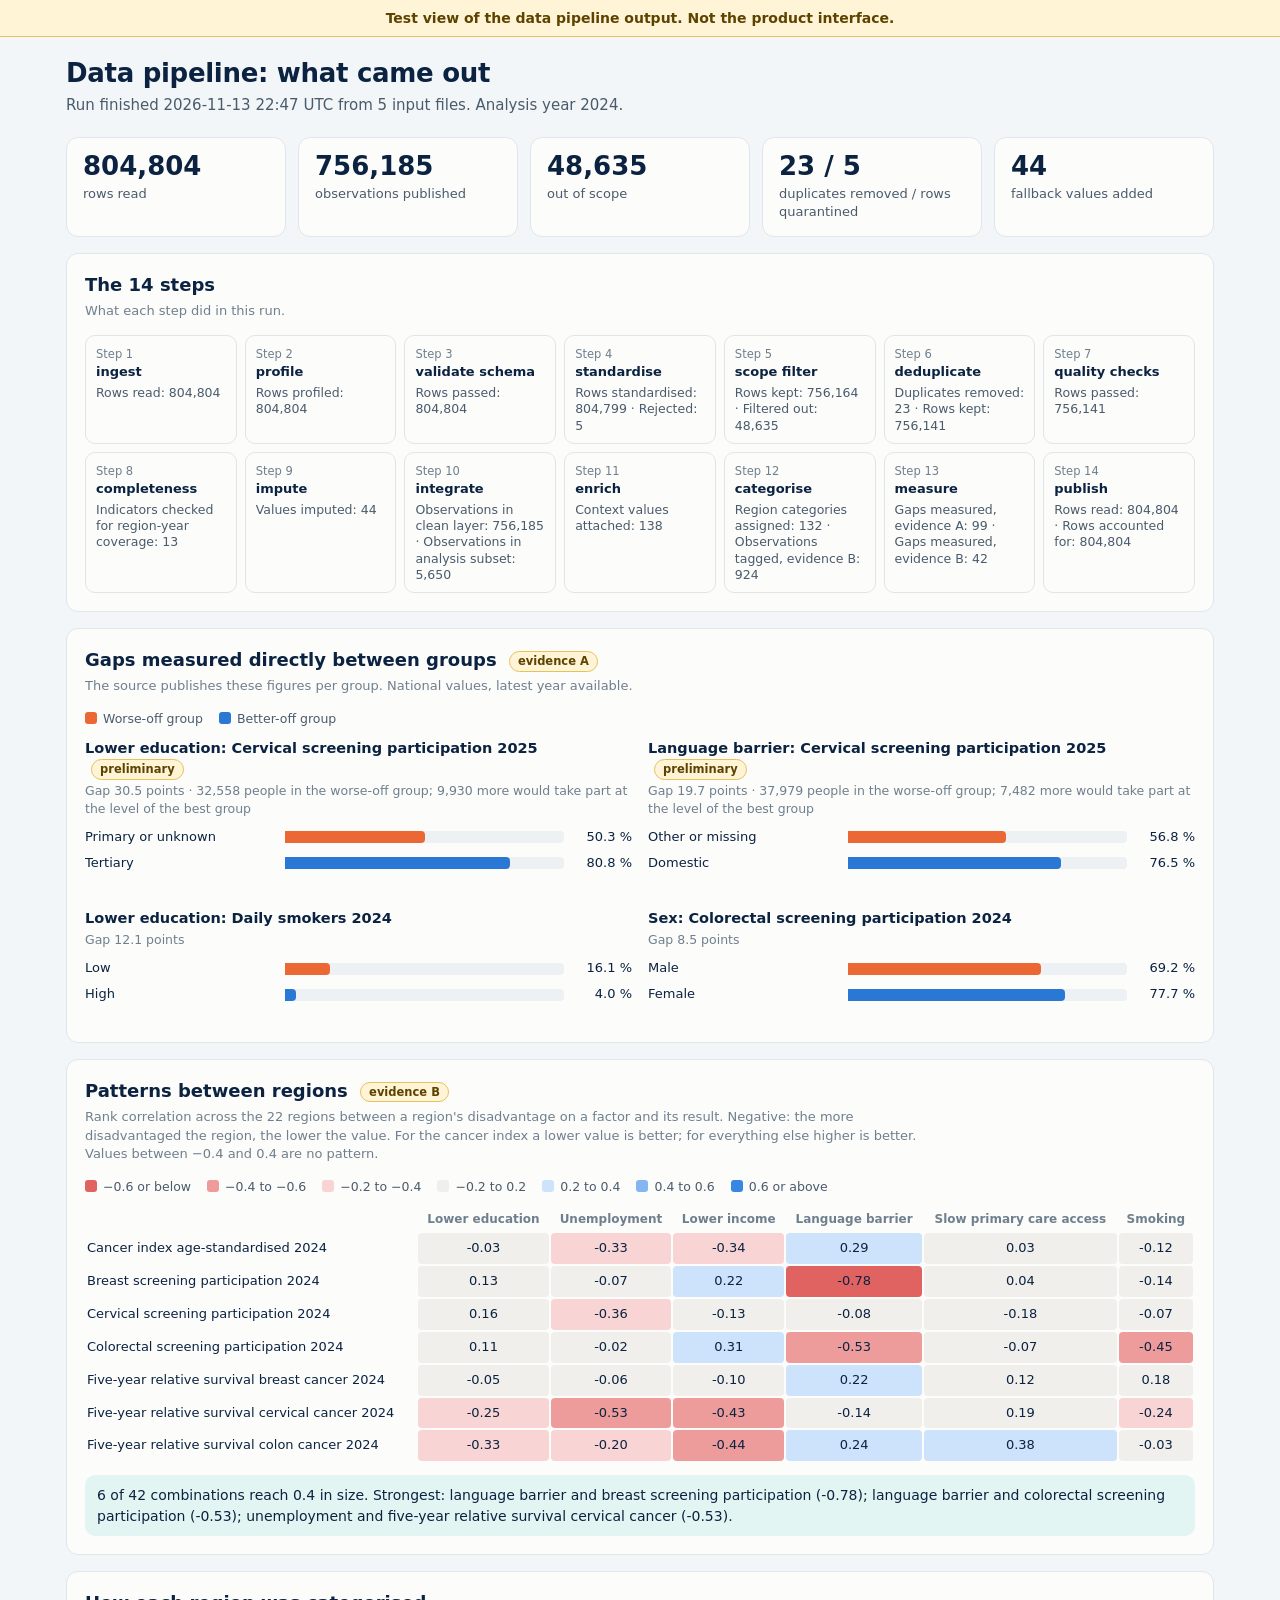
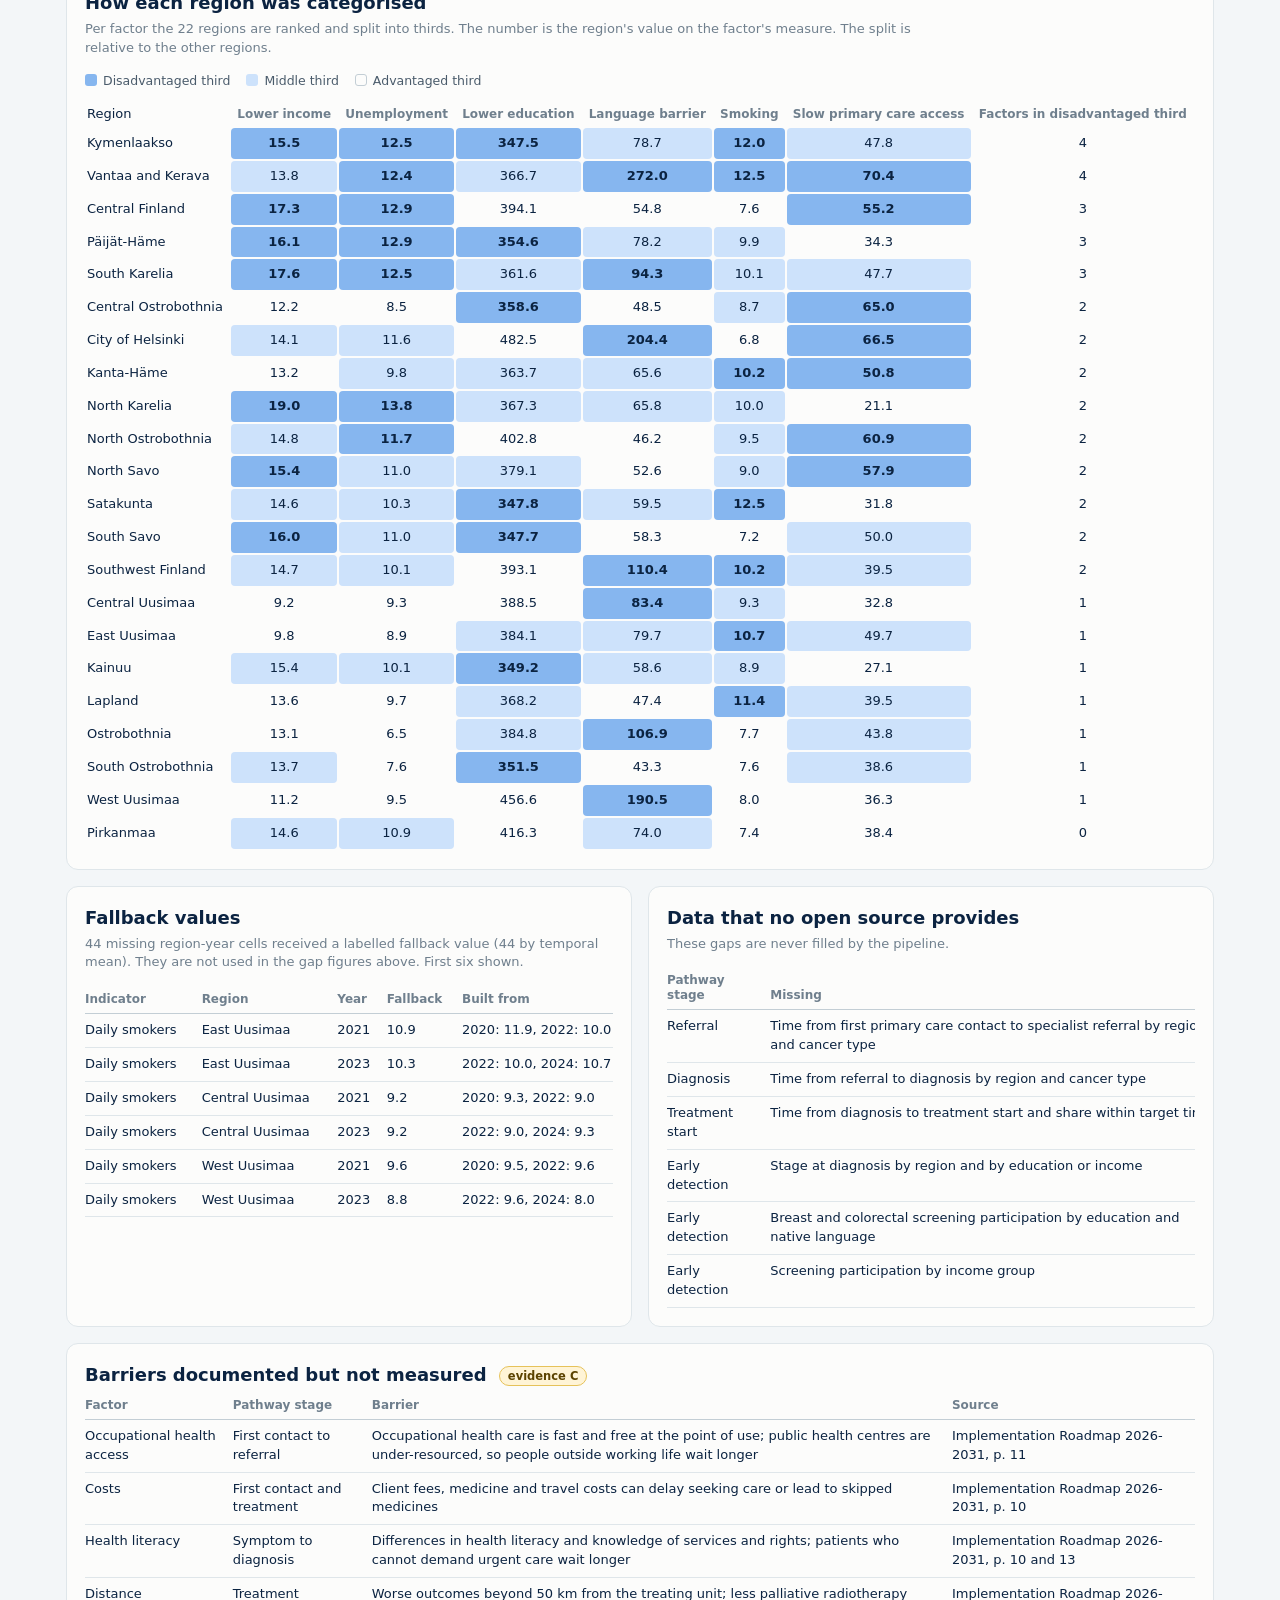
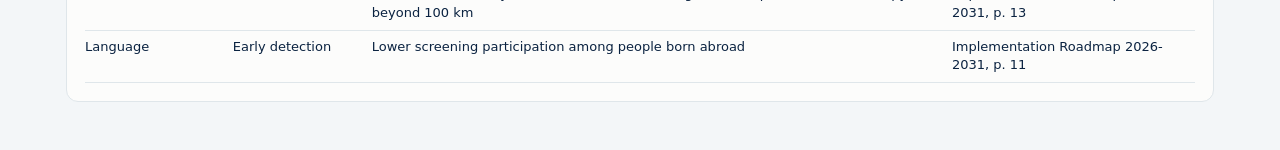
==== pipeline/test_visualisation.html @ 996e5788 "Add data pipeline prototype with equity-factor categorisation - pipeline/run_pipeline.py runs 14 ste" ====
<!doctype html>
<html lang="en">
<head>
<meta charset="utf-8">
<meta name="viewport" content="width=device-width,initial-scale=1">
<title>Pipeline Test View</title>
<style>
:root{
  color-scheme:light;
  --page:#f3f6f8; --surface:#fcfcfb; --line:#dfe6ea; --line-strong:#c3ced5; --track:#edf1f3;
  --text:#0b2341; --text-2:#4a5b6b; --text-3:#6f7f8d;
  --accent:#047080; --accent-soft:#e2f5f2;
  --s1:#2a78d6; --s2:#eb6834;
  --lvl-mid:#cde2fb; --lvl-low:#86b6ef;
  --neg-1:#f8d5d4; --neg-2:#ee9c9b; --neg-3:#e06261; --pos-1:#cde2fb; --pos-2:#86b6ef; --pos-3:#3987e5; --zero:#f0efec;
  --note-bg:#fff4d6; --note-line:#e6c25a; --note-text:#5c4300;
}
@media (prefers-color-scheme:dark){
  :root:not([data-theme="light"]){
    color-scheme:dark;
    --page:#111312; --surface:#1a1a19; --line:#2e3231; --line-strong:#454a49; --track:#262827;
    --text:#f0efec; --text-2:#c3c2b7; --text-3:#9a9990;
    --accent:#4fc3c9; --accent-soft:#17302f;
    --s1:#3987e5; --s2:#d95926;
    --lvl-mid:#104281; --lvl-low:#1c5cab;
    --neg-1:#4a2322; --neg-2:#7d302f; --neg-3:#b84140; --pos-1:#0d366b; --pos-2:#184f95; --pos-3:#2a78d6; --zero:#383835;
    --note-bg:#3a2f0c; --note-line:#7a6420; --note-text:#f6e3a4;
  }
}
:root[data-theme="dark"]{
  color-scheme:dark;
  --page:#111312; --surface:#1a1a19; --line:#2e3231; --line-strong:#454a49; --track:#262827;
  --text:#f0efec; --text-2:#c3c2b7; --text-3:#9a9990;
  --accent:#4fc3c9; --accent-soft:#17302f;
  --s1:#3987e5; --s2:#d95926;
  --lvl-mid:#104281; --lvl-low:#1c5cab;
  --neg-1:#4a2322; --neg-2:#7d302f; --neg-3:#b84140; --pos-1:#0d366b; --pos-2:#184f95; --pos-3:#2a78d6; --zero:#383835;
  --note-bg:#3a2f0c; --note-line:#7a6420; --note-text:#f6e3a4;
}
*{box-sizing:border-box}
body{margin:0;background:var(--page);color:var(--text);font:15px/1.45 system-ui,-apple-system,"Segoe UI",Arial,sans-serif}
.wrap{max-width:1180px;margin:0 auto;padding:0 16px 48px}
.banner{background:var(--note-bg);border-bottom:1px solid var(--note-line);color:var(--note-text);padding:8px 16px;text-align:center;font-size:14px;font-weight:600}
header{padding:22px 0 4px}
h1{font-size:26px;line-height:1.15;margin:0 0 6px;letter-spacing:-.3px}
header p{margin:0;color:var(--text-2);max-width:780px}
h2{font-size:18px;margin:0 0 4px}
.sub{color:var(--text-3);font-size:13px;margin:0 0 14px;max-width:860px}
section{margin-top:16px}
.card,.tile{background:var(--surface);border:1px solid var(--line);border-radius:12px}
.card{padding:18px}
.tiles{display:grid;grid-template-columns:repeat(5,1fr);gap:12px;margin-top:16px}
.tile{padding:14px 16px}
.tile b{display:block;font-size:26px;line-height:1.1;font-variant-numeric:tabular-nums}
.tile span{display:block;font-size:13px;color:var(--text-2);margin-top:4px}
.two{display:grid;grid-template-columns:minmax(0,1fr) minmax(0,1fr);gap:16px}
.two>*{min-width:0}
.steps{display:grid;grid-template-columns:repeat(7,1fr);gap:8px}
.step{border:1px solid var(--line);border-radius:10px;padding:9px 10px;font-size:12.5px;min-width:0}
.step b{display:block;font-size:13px;overflow-wrap:anywhere}
.step i{font-style:normal;color:var(--text-3);font-size:11.5px}
.step span{display:block;color:var(--text-2);margin-top:3px;line-height:1.3}
.pair{margin:0 0 16px}
.pair h3{font-size:14.5px;margin:0 0 2px}
.pair p{font-size:12.5px;color:var(--text-3);margin:0 0 6px}
.row{display:grid;grid-template-columns:minmax(110px,190px) 1fr 58px;align-items:center;gap:10px;min-height:26px}
.row .lab{font-size:13px;white-space:nowrap;overflow:hidden;text-overflow:ellipsis}
.row .val{font-size:13px;font-variant-numeric:tabular-nums;text-align:right}
.track{position:relative;height:26px}
.bartrack{position:absolute;left:0;right:0;top:7px;height:12px;border-radius:4px;background:var(--track)}
.bar{position:absolute;left:0;top:7px;height:12px;border-radius:0 4px 4px 0;background:var(--s1)}
.bar.worse{background:var(--s2)}
.legend{display:flex;flex-wrap:wrap;gap:6px 16px;font-size:12.5px;color:var(--text-2);margin:0 0 10px}
.legend i{display:inline-block;width:12px;height:12px;border-radius:3px;vertical-align:-1px;margin-right:6px}
.tag{display:inline-block;font-size:11.5px;font-weight:600;padding:1px 8px;border-radius:999px;background:var(--note-bg);color:var(--note-text);border:1px solid var(--note-line);margin-left:6px;vertical-align:1px}
.scroll{overflow-x:auto}
table{width:100%;border-collapse:separate;border-spacing:2px;font-size:13px}
th{font-size:12px;color:var(--text-3);font-weight:600;padding:4px 6px;text-align:center;vertical-align:bottom;line-height:1.25}
th.l,td.l{text-align:left;white-space:nowrap;padding-left:0;color:var(--text);font-weight:500;font-size:13px}
td{padding:6px;text-align:center;border-radius:4px;font-variant-numeric:tabular-nums}
td.m{background:var(--zero)} td.n1{background:var(--neg-1)} td.n2{background:var(--neg-2)} td.n3{background:var(--neg-3)}
td.p1{background:var(--pos-1)} td.p2{background:var(--pos-2)} td.p3{background:var(--pos-3)}
td.mid{background:var(--lvl-mid)} td.dis{background:var(--lvl-low);font-weight:700}
table.plain{border-spacing:0;min-width:560px}
table.plain th{text-align:left;border-bottom:1px solid var(--line-strong);padding:6px 10px 6px 0}
table.plain td{text-align:left;border-bottom:1px solid var(--line);border-radius:0;padding:7px 10px 7px 0;vertical-align:top}
.finding{font-size:14px;margin:12px 0 0;padding:10px 12px;border-radius:10px;background:var(--accent-soft)}
.tip{position:fixed;z-index:10;pointer-events:none;background:var(--text);color:var(--surface);padding:7px 10px;border-radius:8px;font-size:12.5px;line-height:1.4;max-width:300px;display:none;white-space:pre-line}
@media (max-width:900px){.tiles{grid-template-columns:repeat(2,1fr)}.two{grid-template-columns:minmax(0,1fr)}.steps{grid-template-columns:repeat(2,1fr)}}
</style>
</head>
<body>
<div class="banner">Test view of the data pipeline output. Not the product interface.</div>
<div class="wrap">
  <header>
    <h1>Data pipeline: what came out</h1>
    <p id="runinfo"></p>
  </header>

  <div class="tiles" id="tiles"></div>

  <section class="card">
    <h2>The 14 steps</h2>
    <p class="sub">What each step did in this run.</p>
    <div class="steps" id="steps"></div>
  </section>

  <section class="card">
    <h2>Gaps measured directly between groups <span class="tag">evidence A</span></h2>
    <p class="sub">The source publishes these figures per group. National values, latest year available.</p>
    <div class="legend"><span><i style="background:var(--s2)"></i>Worse-off group</span><span><i style="background:var(--s1)"></i>Better-off group</span></div>
    <div class="two" id="pairs"></div>
  </section>

  <section class="card">
    <h2>Patterns between regions <span class="tag">evidence B</span></h2>
    <p class="sub">Rank correlation across the 22 regions between a region's disadvantage on a factor and its result. Negative: the more disadvantaged the region, the lower the value. For the cancer index a lower value is better; for everything else higher is better. Values between −0.4 and 0.4 are no pattern.</p>
    <div class="legend">
      <span><i style="background:var(--neg-3)"></i>−0.6 or below</span><span><i style="background:var(--neg-2)"></i>−0.4 to −0.6</span><span><i style="background:var(--neg-1)"></i>−0.2 to −0.4</span>
      <span><i style="background:var(--zero)"></i>−0.2 to 0.2</span>
      <span><i style="background:var(--pos-1)"></i>0.2 to 0.4</span><span><i style="background:var(--pos-2)"></i>0.4 to 0.6</span><span><i style="background:var(--pos-3)"></i>0.6 or above</span>
    </div>
    <div class="scroll"><table id="matrix"></table></div>
    <p class="finding" id="matrixFinding"></p>
  </section>

  <section class="card">
    <h2>How each region was categorised</h2>
    <p class="sub">Per factor the 22 regions are ranked and split into thirds. The number is the region's value on the factor's measure. The split is relative to the other regions.</p>
    <div class="legend"><span><i style="background:var(--lvl-low)"></i>Disadvantaged third</span><span><i style="background:var(--lvl-mid)"></i>Middle third</span><span><i style="border:1px solid var(--line-strong)"></i>Advantaged third</span></div>
    <div class="scroll"><table id="regions"></table></div>
  </section>

  <section class="two">
    <div class="card">
      <h2>Fallback values</h2>
      <p class="sub" id="impSub"></p>
      <div class="scroll"><table class="plain" id="imputed"></table></div>
    </div>
    <div class="card">
      <h2>Data that no open source provides</h2>
      <p class="sub">These gaps are never filled by the pipeline.</p>
      <div class="scroll"><table class="plain" id="gaps"></table></div>
    </div>
  </section>

  <section class="card">
    <h2>Barriers documented but not measured <span class="tag">evidence C</span></h2>
    <div class="scroll"><table class="plain" id="barriers"></table></div>
  </section>
</div>
<div class="tip" id="tip"></div>

<script src="output/pipeline-data.js"></script>
<script>
(function(){
const P=window.PIPELINE;
if(!P){document.querySelector('.wrap').innerHTML='<p style="padding:24px 0">No pipeline output found. Run <code>python3 pipeline/run_pipeline.py</code> first.</p>';return;}
const el=(tag,attrs,...kids)=>{const e=document.createElement(tag);
  for(const k in attrs||{}){if(k==='class')e.className=attrs[k];else if(k==='style')e.style.cssText=attrs[k];else e.setAttribute(k,attrs[k]);}
  kids.flat().forEach(c=>{if(c!=null)e.append(c);});return e;};
const int=v=>Number(v).toLocaleString('en-GB');
const words=s=>String(s).replace(/_/g,' ');
const cap=s=>{s=words(s);return s[0].toUpperCase()+s.slice(1);};
const tip=document.getElementById('tip');
const hover=(node,text)=>{node.addEventListener('mousemove',e=>{tip.textContent=text;tip.style.display='block';
  tip.style.left=Math.min(e.clientX+14,window.innerWidth-310)+'px';tip.style.top=(e.clientY+16)+'px';});
  node.addEventListener('mouseleave',()=>tip.style.display='none');};
const FACTOR={income:'Lower income',employment:'Unemployment',education:'Lower education',language:'Language barrier',
  smoking:'Smoking',primary_care_access:'Slow primary care access',sex:'Sex'};
const rec=P.lineage.reconciliation,steps=P.lineage.steps;

/* run info and tiles */
document.getElementById('runinfo').textContent='Run finished '+P.lineage.run_finished_utc.replace('T',' ').slice(0,16)+' UTC from '+P.lineage.inputs.length+' input files. Analysis year '+P.lineage.analysis_year+'.';
const tiles=[[int(rec.rows_read),'rows read'],[int(rec.published),'observations published'],[int(rec.filtered_out_of_scope),'out of scope'],
  [int(rec.duplicates_removed)+' / '+int(rec.quarantined),'duplicates removed / rows quarantined'],[int(rec.of_which_imputed),'fallback values added']];
document.getElementById('tiles').replaceChildren(...tiles.map(t=>el('div',{class:'tile'},el('b',{},t[0]),el('span',{},t[1]))));

/* steps */
const first=o=>{const k=Object.keys(o).filter(k=>!k.includes(':'));return k.map(x=>cap(x)+': '+int(o[x])).slice(0,2).join(' · ');};
document.getElementById('steps').replaceChildren(...Object.entries(steps).map(([name,counts])=>{
  const node=el('div',{class:'step'},el('i',{},'Step '+Number(name.slice(0,2))),el('b',{},words(name.slice(3))),el('span',{},first(counts)||'–'));
  hover(node,Object.entries(counts).map(([k,v])=>k+': '+int(v)).join('\n'));return node;}));

/* evidence A: latest national comparison per factor and indicator */
const A={};
P.equity_gaps.filter(g=>g.evidence_type==='A'&&g.region==='Finland').forEach(g=>{const k=g.factor+'|'+g.indicator_key;if(!A[k]||g.year>A[k].year)A[k]=g;});
const unit=g=>g.unit==='percent'?' %':'';
document.getElementById('pairs').replaceChildren(...Object.values(A).sort((a,b)=>b.gap-a.gap).map(g=>{
  const bar=(label,value,cls)=>el('div',{class:'row'},el('div',{class:'lab',title:words(label)},cap(label)),
    el('div',{class:'track'},el('div',{class:'bartrack'}),el('div',{class:'bar '+cls,style:'width:'+Math.min(value,100)+'%'})),
    el('div',{class:'val'},Number(value).toFixed(1)+unit(g)));
  const extra=g.potential_additional!==''?' · '+int(g.people_in_worse_group)+' people in the worse-off group; '+int(g.potential_additional)+' more would take part at the level of the best group':'';
  const node=el('div',{class:'pair'},el('h3',{},(FACTOR[g.factor]||cap(g.factor))+': '+g.indicator_name+' '+g.year,g.status!=='observed'?el('span',{class:'tag'},g.status):null),
    el('p',{},'Gap '+Number(g.gap).toFixed(1)+' points'+extra),bar(g.worse_group,g.worse_value,'worse'),bar(g.better_group,g.better_value,''));
  hover(node,g.note+'\nSource: '+g.source_url);return node;}));

/* evidence B: factor x outcome matrix */
const B=P.equity_gaps.filter(g=>g.evidence_type==='B');
const factors=[...new Set(B.map(g=>g.factor))],outcomes=[...new Set(B.map(g=>g.indicator_key))];
const cls=r=>{const a=Math.abs(r);if(a<0.2)return 'm';const s=a<0.4?1:a<0.6?2:3;return (r<0?'n':'p')+s;};
document.getElementById('matrix').replaceChildren(
  el('tr',{},el('th',{class:'l'},''),factors.map(f=>el('th',{},FACTOR[f]||cap(f)))),
  ...outcomes.map(o=>{const any=B.find(g=>g.indicator_key===o);
    return el('tr',{},el('td',{class:'l'},any.indicator_name.replace(' (Finland = 100)','')+' '+any.year),factors.map(f=>{
      const g=B.find(x=>x.indicator_key===o&&x.factor===f);if(!g)return el('td',{},'–');
      const td=el('td',{class:cls(Number(g.spearman_rho))},Number(g.spearman_rho).toFixed(2));
      hover(td,(FACTOR[f]||f)+' · '+g.indicator_name+'\nDisadvantaged third: '+g.worse_value+'\nAdvantaged third: '+g.better_value+'\nDifference: '+g.gap+'\nRank correlation: '+g.spearman_rho+' ('+g.n_regions+' regions)');
      return td;}));}));
const strong=B.filter(g=>Math.abs(g.spearman_rho)>=0.4).sort((a,b)=>Math.abs(b.spearman_rho)-Math.abs(a.spearman_rho));
document.getElementById('matrixFinding').textContent=strong.length+' of '+B.length+' combinations reach 0.4 in size. Strongest: '+
  strong.slice(0,3).map(g=>(FACTOR[g.factor]||g.factor).toLowerCase()+' and '+g.indicator_name.toLowerCase()+' ('+g.spearman_rho+')').join('; ')+'.';

/* region categories */
const L=P.region_factor_levels,rf=[...new Set(L.map(r=>r.factor))],regs=[...new Set(L.map(r=>r.region_name))].sort();
const count=n=>L.filter(r=>r.region_name===n&&r.factor_level==='disadvantaged').length;
regs.sort((a,b)=>count(b)-count(a)||a.localeCompare(b));
document.getElementById('regions').replaceChildren(
  el('tr',{},el('th',{class:'l'},'Region'),rf.map(f=>el('th',{},FACTOR[f]||cap(f))),el('th',{},'Factors in disadvantaged third')),
  ...regs.map(n=>el('tr',{},el('td',{class:'l'},n),rf.map(f=>{const r=L.find(x=>x.region_name===n&&x.factor===f);
    const td=el('td',{class:r.factor_level==='disadvantaged'?'dis':r.factor_level==='middle'?'mid':''},Number(r.context_value).toFixed(1));
    hover(td,n+'\n'+words(r.context_indicator)+': '+r.context_value+' ('+r.context_year+')\nCategory: '+r.factor_level);return td;}),
    el('td',{},String(count(n))))));

/* fallback values */
const methods={};P.imputed.forEach(i=>methods[i.imputation_method]=(methods[i.imputation_method]||0)+1);
document.getElementById('impSub').textContent=P.imputed.length+' missing region-year cells received a labelled fallback value ('+
  Object.entries(methods).map(([m,n])=>n+' by '+words(m)).join(', ')+'). They are not used in the gap figures above. First six shown.';
document.getElementById('imputed').replaceChildren(el('tr',{},['Indicator','Region','Year','Fallback','Built from'].map(h=>el('th',{},h))),
  ...P.imputed.slice(0,6).map(i=>el('tr',{},el('td',{},i.indicator_name),el('td',{},i.region_name),el('td',{},String(i.year)),el('td',{},String(i.value)),el('td',{},i.imputation_basis))));

/* data gaps and documented barriers */
document.getElementById('gaps').replaceChildren(el('tr',{},['Pathway stage','Missing'].map(h=>el('th',{},h))),
  ...P.data_gaps.filter(g=>g.gap_type==='no_open_data').map(g=>el('tr',{},el('td',{},cap(g.pathway_stage)),el('td',{},g.description.split('. ')[0]))));
document.getElementById('barriers').replaceChildren(el('tr',{},['Factor','Pathway stage','Barrier','Source'].map(h=>el('th',{},h))),
  ...P.equity_gaps.filter(g=>g.evidence_type==='C').map(g=>el('tr',{},el('td',{},cap(g.factor)),el('td',{},cap(g.pathway_stage)),el('td',{},g.note),el('td',{},g.source_url))));
})();
</script>
</body>
</html>
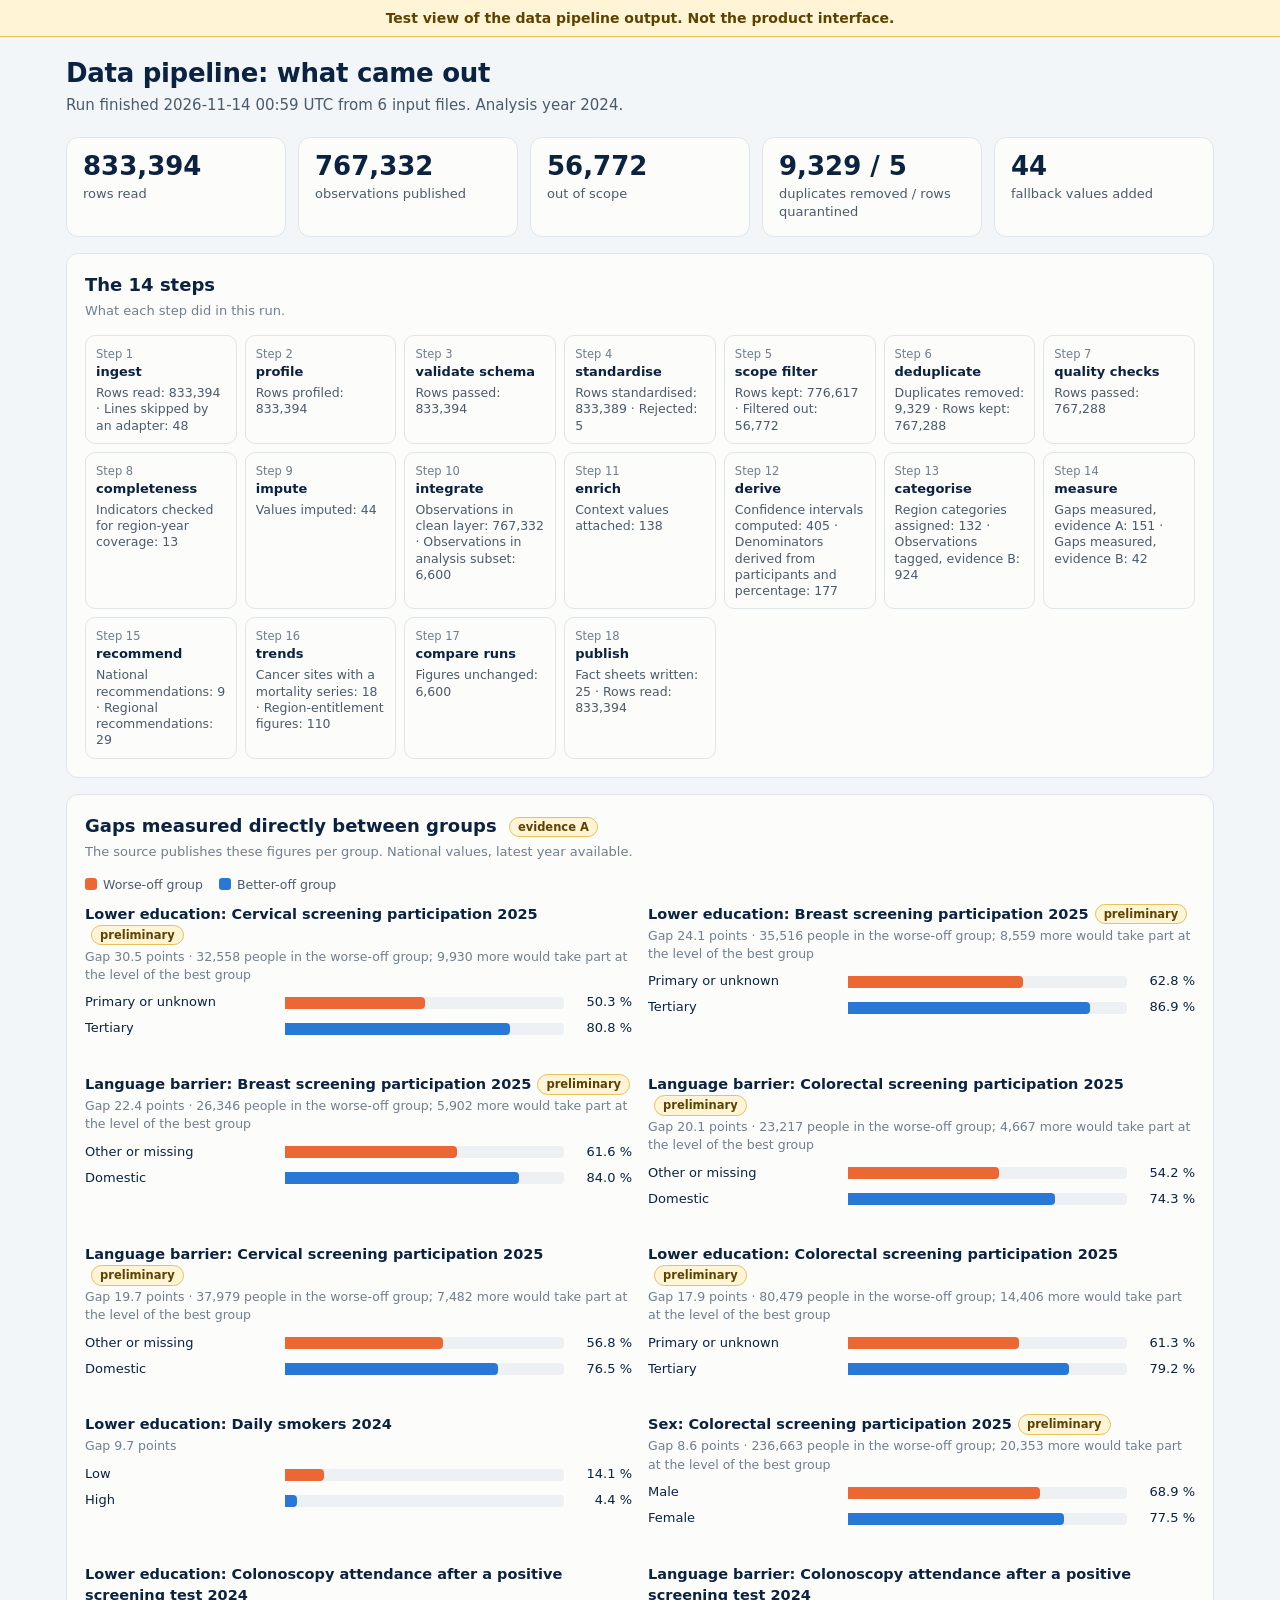
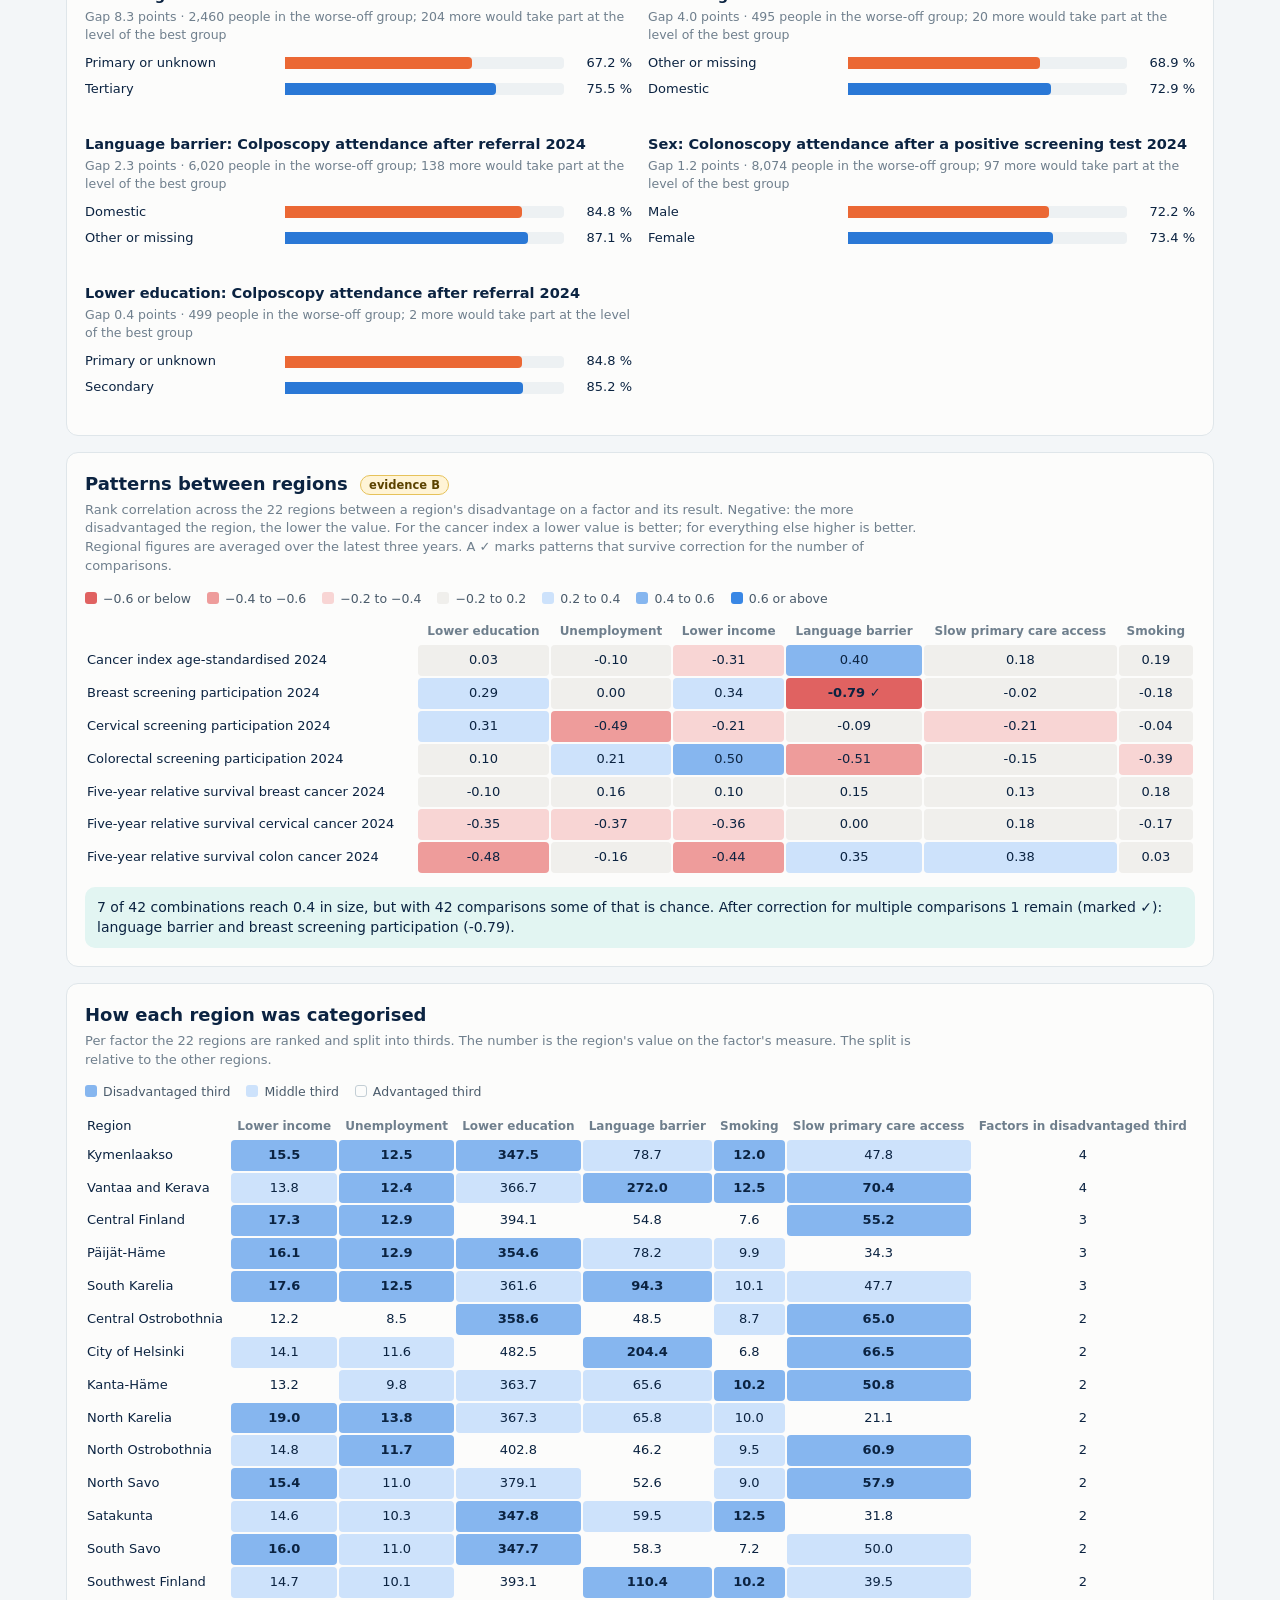
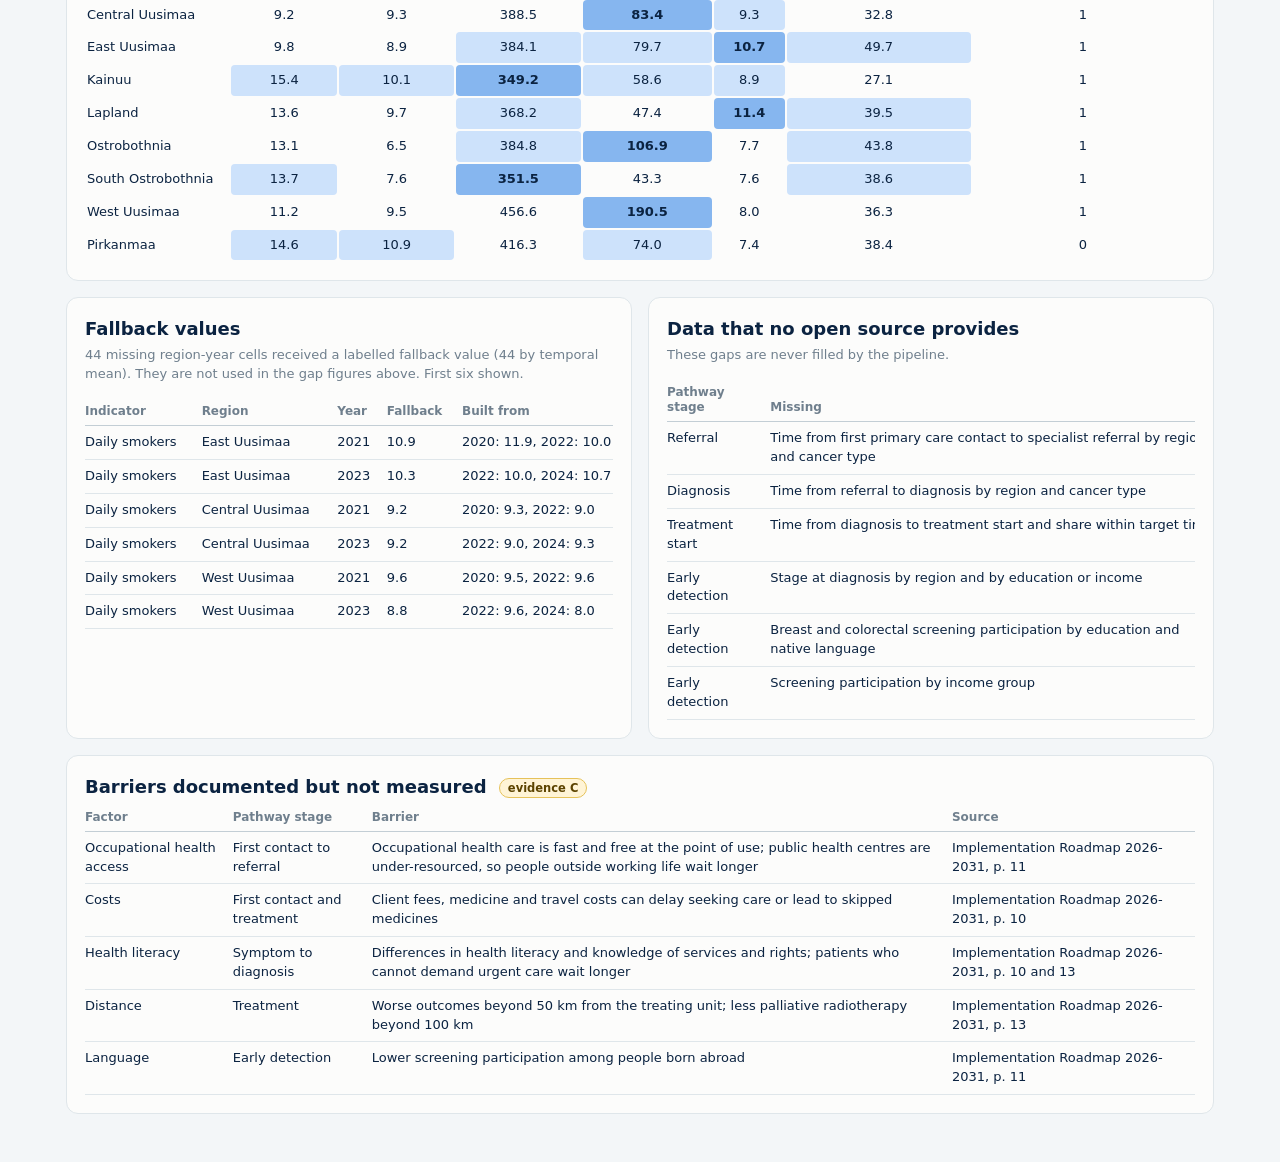
==== commit 787b54da: "Extend the data pipeline to 18 steps with statistics, recommendations and tests Data - add screening" ====
--- a/pipeline/test_visualisation.html
+++ b/pipeline/test_visualisation.html
@@ -114,7 +114,7 @@
 
   <section class="card">
     <h2>Patterns between regions <span class="tag">evidence B</span></h2>
-    <p class="sub">Rank correlation across the 22 regions between a region's disadvantage on a factor and its result. Negative: the more disadvantaged the region, the lower the value. For the cancer index a lower value is better; for everything else higher is better. Values between −0.4 and 0.4 are no pattern.</p>
+    <p class="sub">Rank correlation across the 22 regions between a region's disadvantage on a factor and its result. Negative: the more disadvantaged the region, the lower the value. For the cancer index a lower value is better; for everything else higher is better. Regional figures are averaged over the latest three years. A ✓ marks patterns that survive correction for the number of comparisons.</p>
     <div class="legend">
       <span><i style="background:var(--neg-3)"></i>−0.6 or below</span><span><i style="background:var(--neg-2)"></i>−0.4 to −0.6</span><span><i style="background:var(--neg-1)"></i>−0.2 to −0.4</span>
       <span><i style="background:var(--zero)"></i>−0.2 to 0.2</span>
@@ -204,12 +204,14 @@
   ...outcomes.map(o=>{const any=B.find(g=>g.indicator_key===o);
     return el('tr',{},el('td',{class:'l'},any.indicator_name.replace(' (Finland = 100)','')+' '+any.year),factors.map(f=>{
       const g=B.find(x=>x.indicator_key===o&&x.factor===f);if(!g)return el('td',{},'–');
-      const td=el('td',{class:cls(Number(g.spearman_rho))},Number(g.spearman_rho).toFixed(2));
-      hover(td,(FACTOR[f]||f)+' · '+g.indicator_name+'\nDisadvantaged third: '+g.worse_value+'\nAdvantaged third: '+g.better_value+'\nDifference: '+g.gap+'\nRank correlation: '+g.spearman_rho+' ('+g.n_regions+' regions)');
+      const td=el('td',{class:cls(Number(g.spearman_rho))},Number(g.spearman_rho).toFixed(2)+(g.robust==='yes'?' ✓':''));
+      if(g.robust==='yes')td.style.fontWeight='800';
+      hover(td,(FACTOR[f]||f)+' · '+g.indicator_name+'\nDisadvantaged third: '+g.worse_value+'\nAdvantaged third: '+g.better_value+'\nDifference: '+g.gap+'\nRank correlation: '+g.spearman_rho+' ('+g.n_regions+' regions)\nAdjusted p-value: '+g.p_adjusted+(g.robust==='yes'?' (survives correction)':' (no robust pattern)'));
       return td;}));}));
 const strong=B.filter(g=>Math.abs(g.spearman_rho)>=0.4).sort((a,b)=>Math.abs(b.spearman_rho)-Math.abs(a.spearman_rho));
-document.getElementById('matrixFinding').textContent=strong.length+' of '+B.length+' combinations reach 0.4 in size. Strongest: '+
-  strong.slice(0,3).map(g=>(FACTOR[g.factor]||g.factor).toLowerCase()+' and '+g.indicator_name.toLowerCase()+' ('+g.spearman_rho+')').join('; ')+'.';
+const robust=B.filter(g=>g.robust==='yes');
+document.getElementById('matrixFinding').textContent=strong.length+' of '+B.length+' combinations reach 0.4 in size, but with '+B.length+' comparisons some of that is chance. After correction for multiple comparisons '+robust.length+' remain (marked ✓): '+
+  (robust.map(g=>(FACTOR[g.factor]||g.factor).toLowerCase()+' and '+g.indicator_name.toLowerCase()+' ('+g.spearman_rho+')').join('; ')||'none')+'.';
 
 /* region categories */
 const L=P.region_factor_levels,rf=[...new Set(L.map(r=>r.factor))],regs=[...new Set(L.map(r=>r.region_name))].sort();
